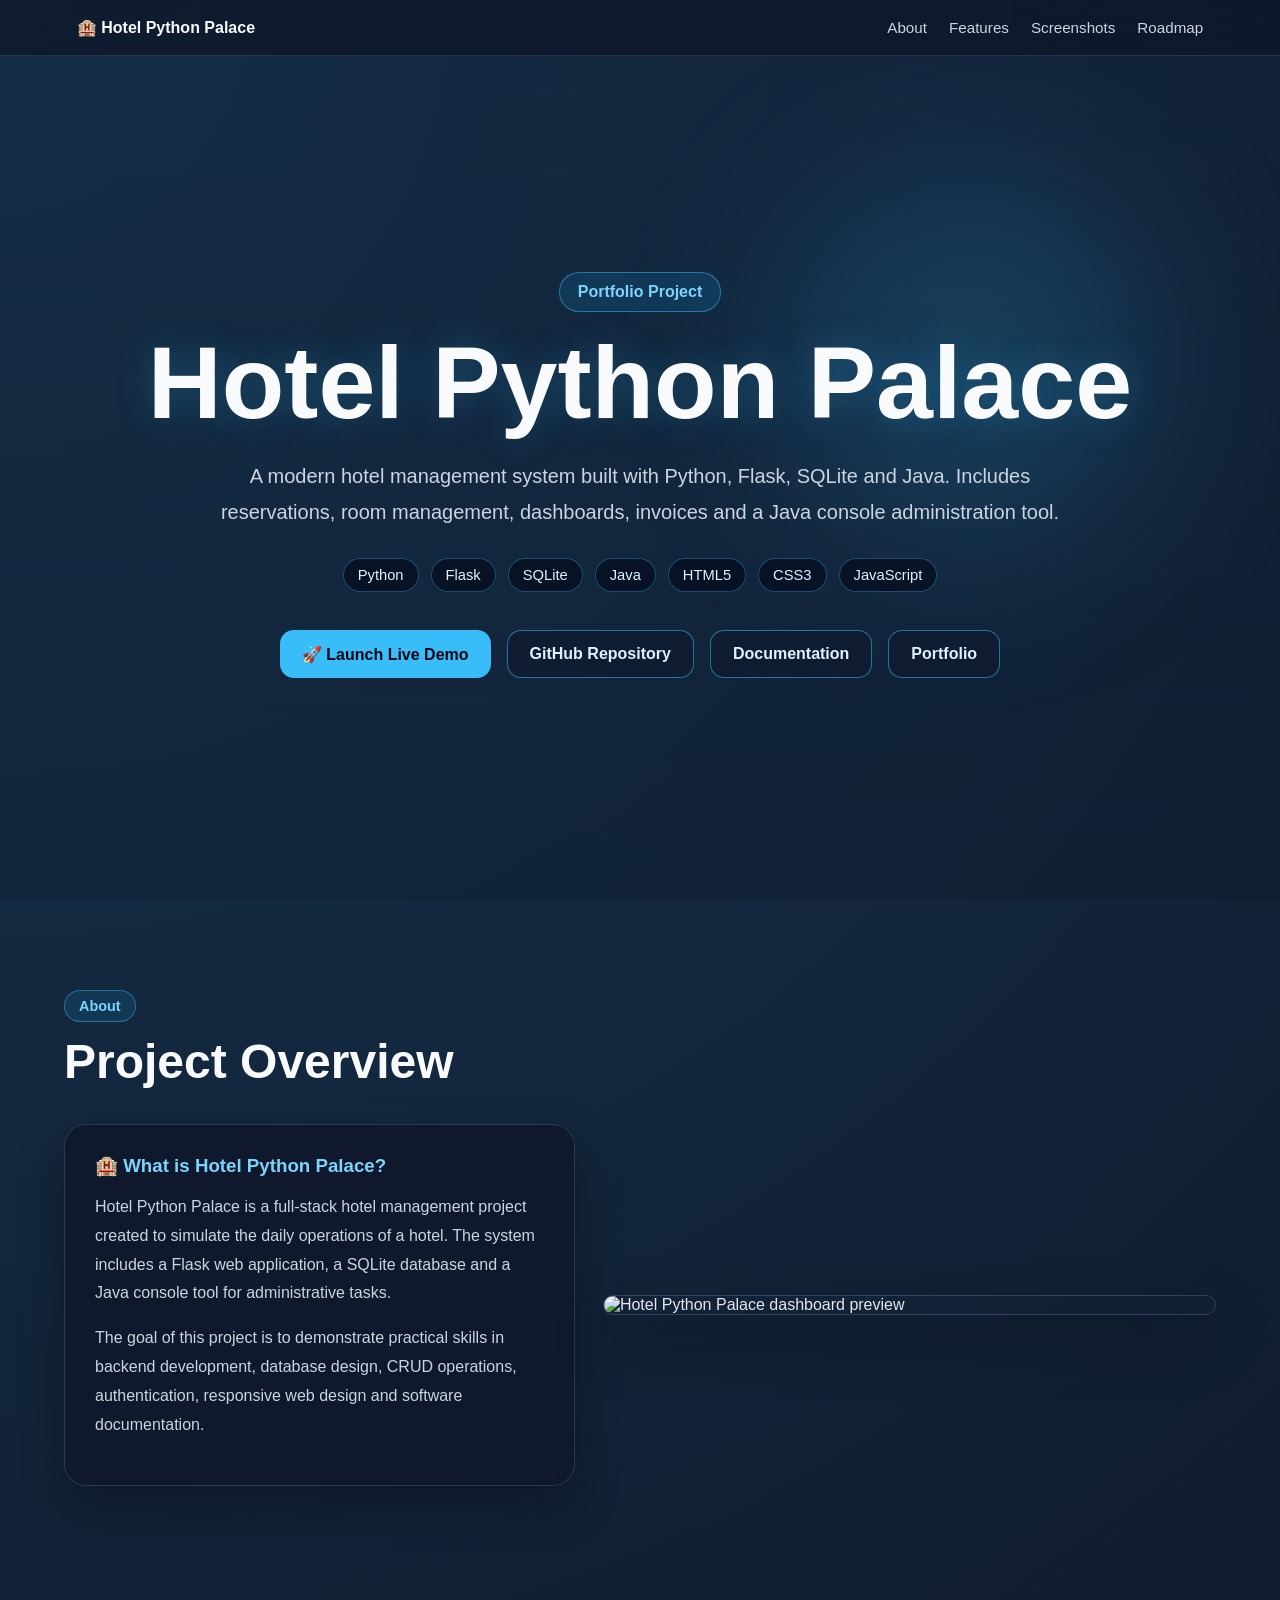
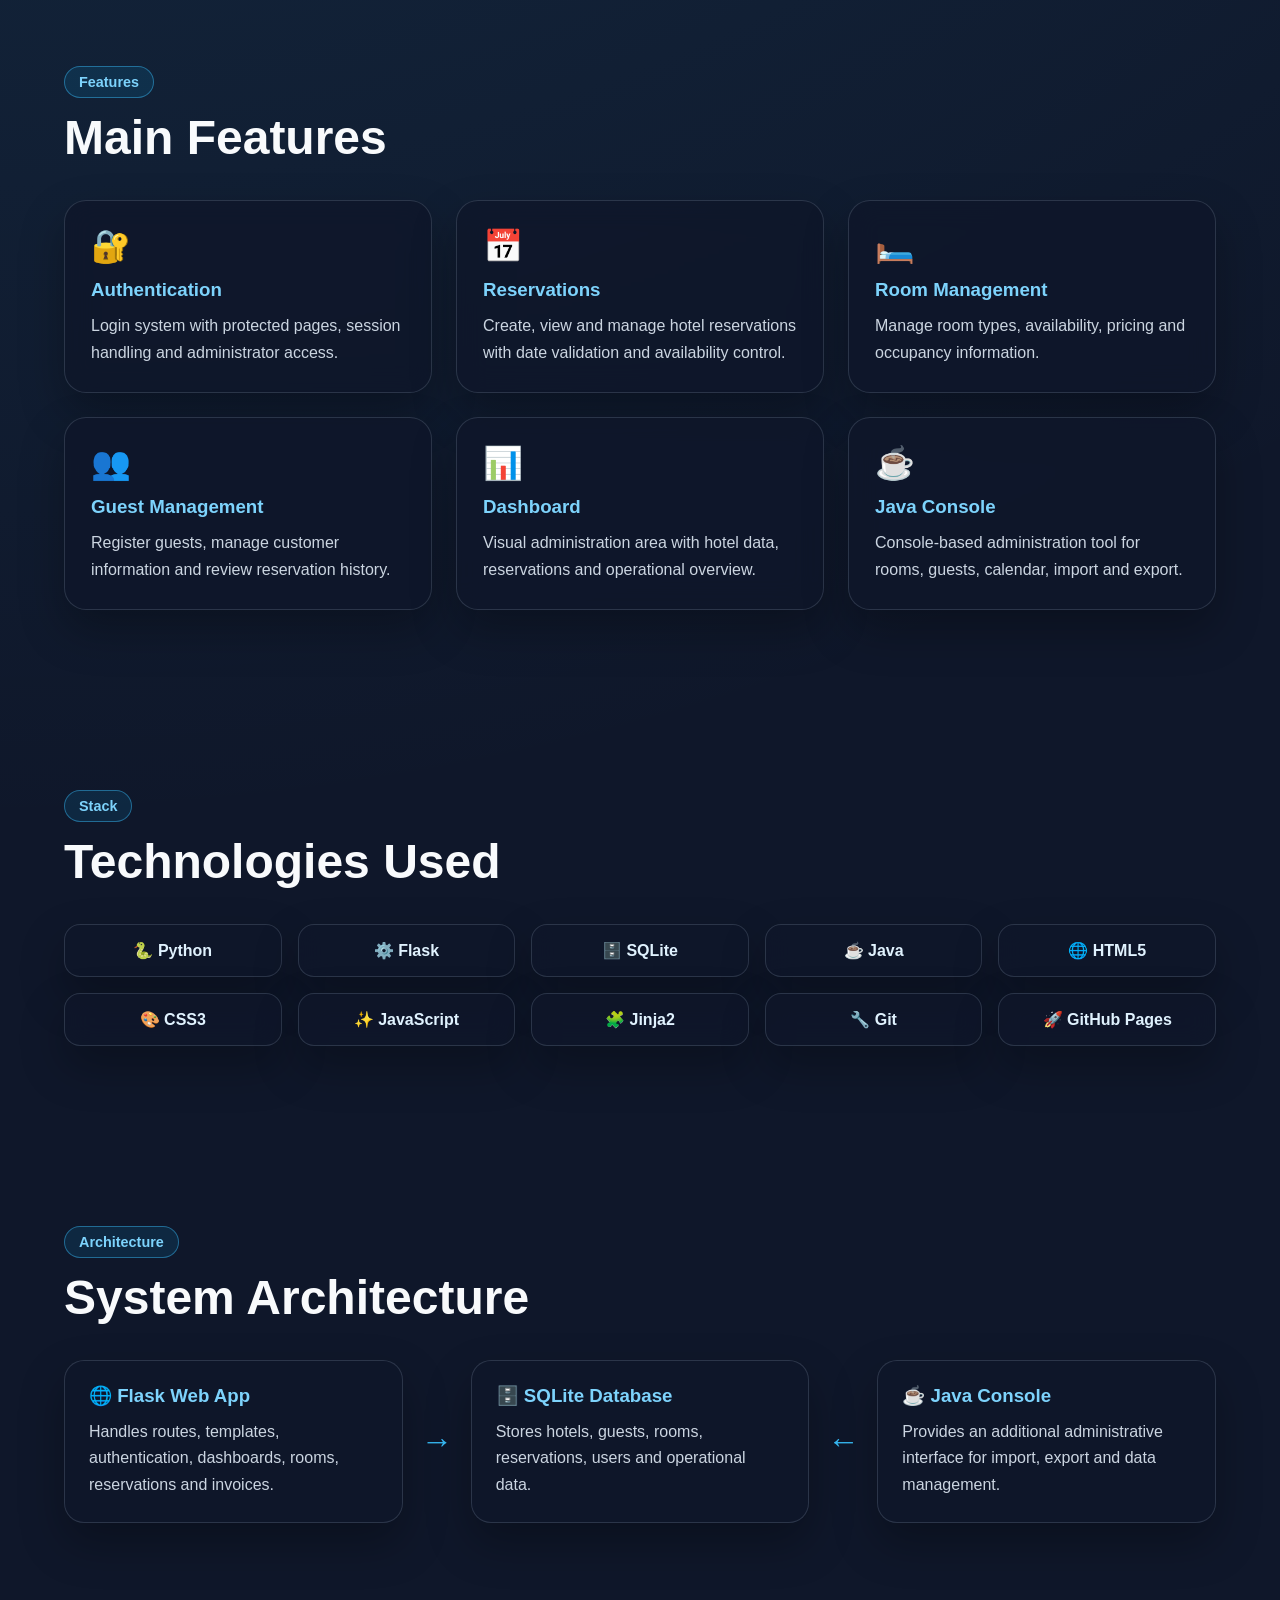
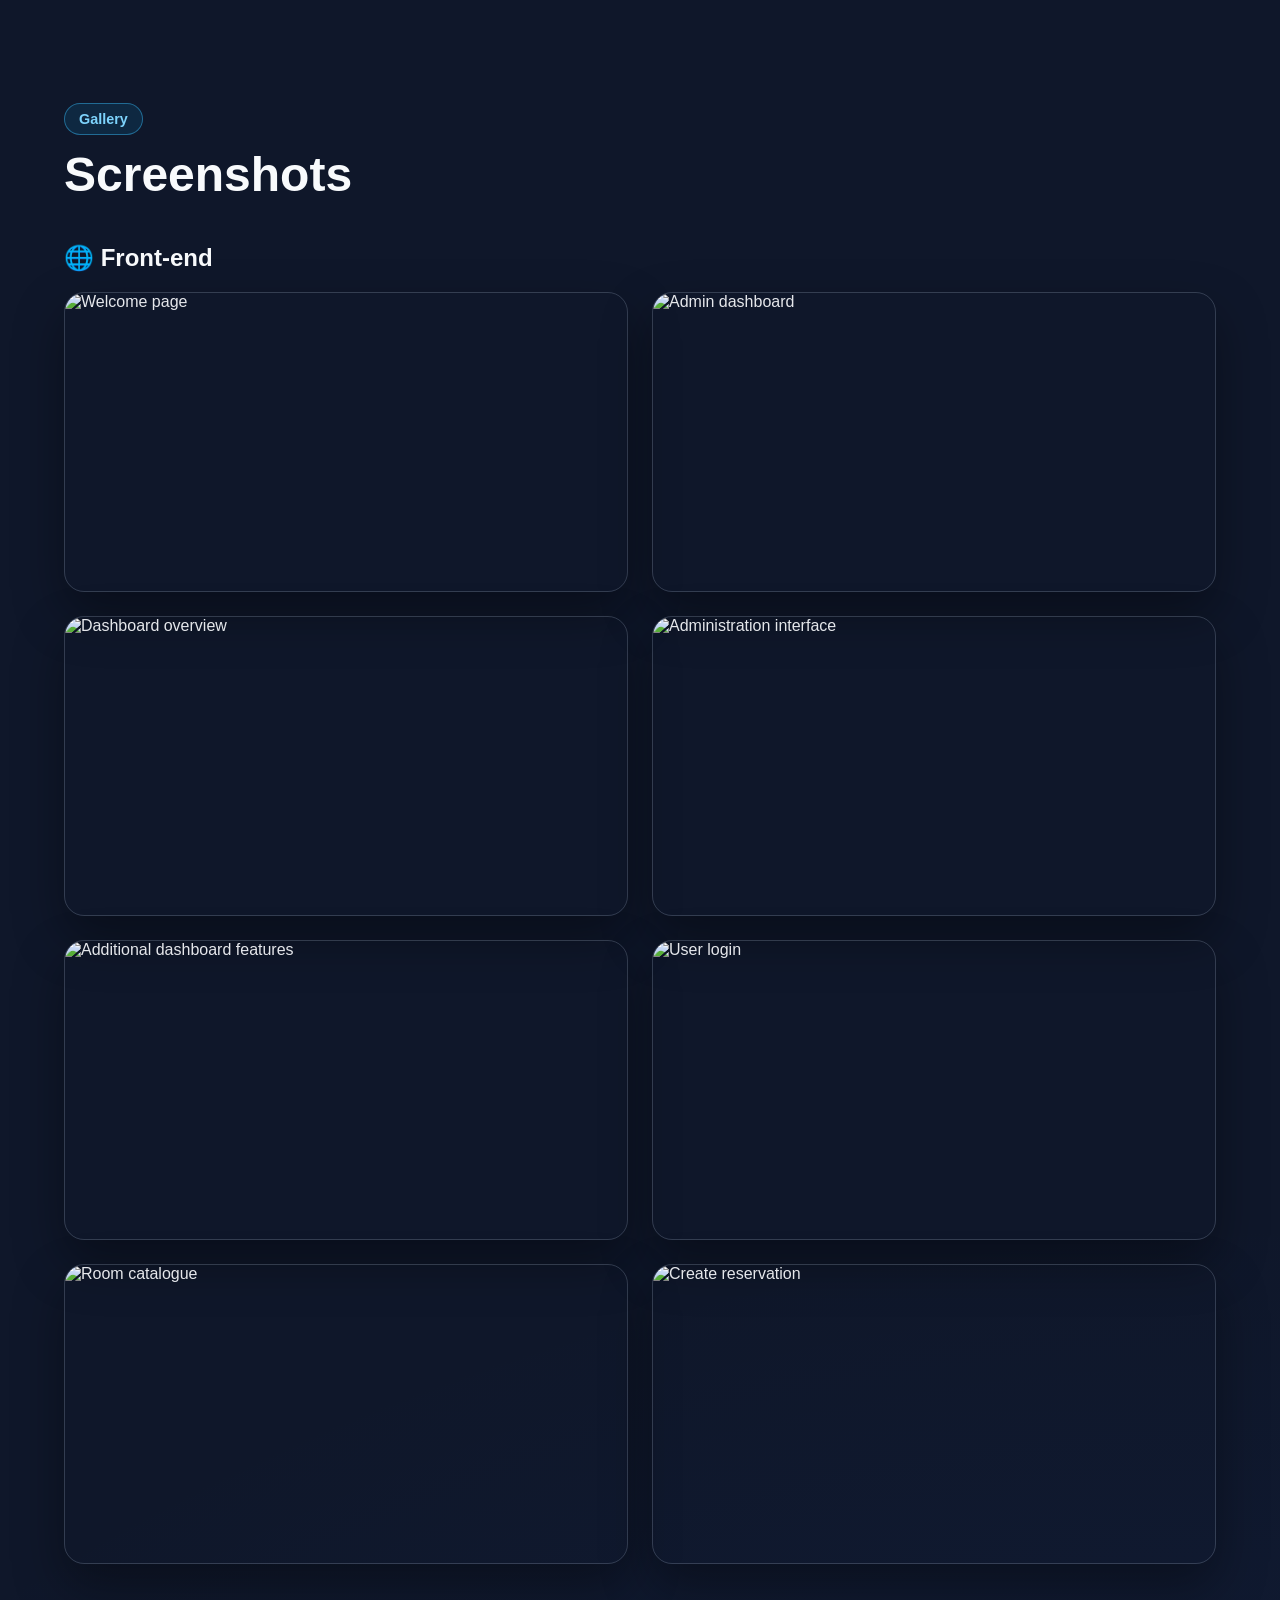
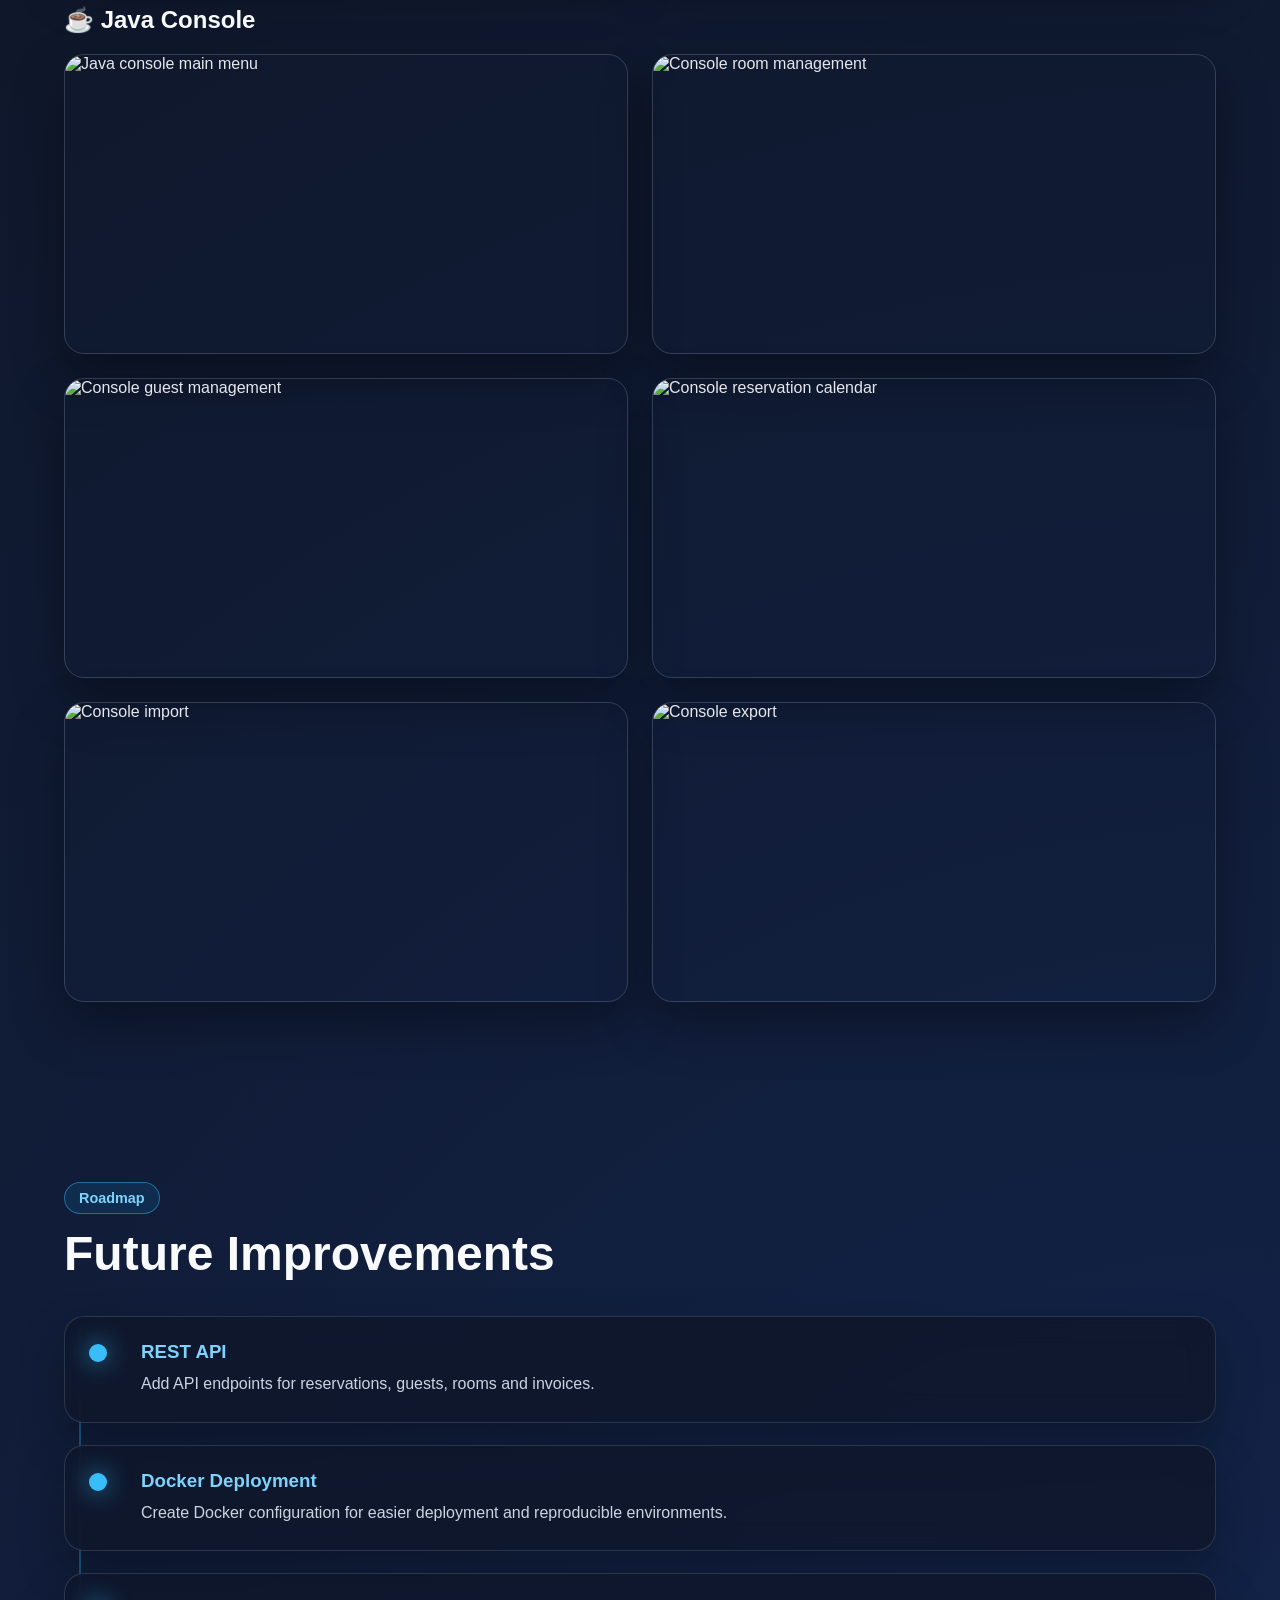
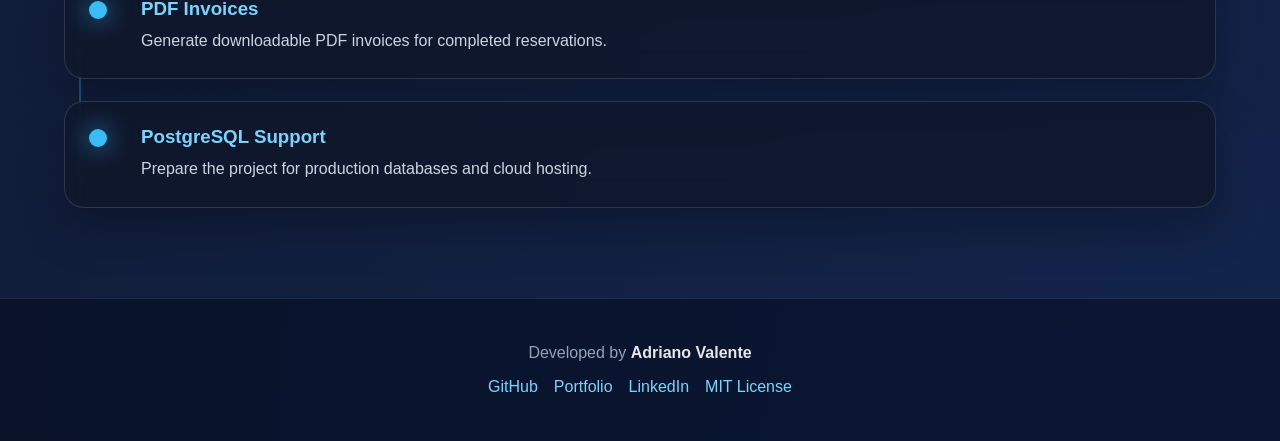
==== index.html @ 918266e0 "Add GitHub Pages landing page - Create a dedicated GitHub Pages landing page for Hotel Python Palace" ====
<!DOCTYPE html>
<html lang="en">
<head>
    <meta charset="UTF-8">
    <meta name="viewport" content="width=device-width, initial-scale=1.0">
    <title>Hotel Python Palace | Portfolio Project</title>

    <!-- SEO -->
    <meta name="description" content="Hotel Python Palace is a hotel management system built with Python, Flask, SQLite, Java, HTML, CSS and JavaScript.">
    <meta name="author" content="Adriano Valente">

    <!-- Open Graph -->
    <meta property="og:title" content="Hotel Python Palace">
    <meta property="og:description" content="A hotel management system with Flask web app, SQLite database and Java console tools.">
    <meta property="og:type" content="website">
    <meta property="og:image" content="screenshots/frontend/02_admin_dashboard.png">

    <!-- Favicon fallback -->
    <link rel="icon" href="data:image/svg+xml,<svg xmlns='http://www.w3.org/2000/svg' viewBox='0 0 100 100'><text y='.9em' font-size='90'>🏨</text></svg>">

    <!-- CSS -->
    <link rel="stylesheet" href="css/style.css">
</head>
<body>

    <!-- =========================
         HEADER / HERO SECTION
    ========================== -->
    <header class="hero" id="home">
        <nav class="navbar">
            <a href="#home" class="logo">🏨 Hotel Python Palace</a>

            <div class="nav-links">
                <a href="#about">About</a>
                <a href="#features">Features</a>
                <a href="#screenshots">Screenshots</a>
                <a href="#roadmap">Roadmap</a>
            </div>
        </nav>

        <div class="hero-content reveal">
            <span class="project-badge">Portfolio Project</span>

            <h1>Hotel Python Palace</h1>

            <p class="hero-subtitle">
                A modern hotel management system built with Python, Flask, SQLite and Java.
                Includes reservations, room management, dashboards, invoices and a Java console administration tool.
            </p>

            <div class="badge-list" aria-label="Technologies used">
                <span>Python</span>
                <span>Flask</span>
                <span>SQLite</span>
                <span>Java</span>
                <span>HTML5</span>
                <span>CSS3</span>
                <span>JavaScript</span>
            </div>

            <div class="hero-buttons">
                <a href="https://hotel-python-palace.onrender.com" class="btn btn-primary" target="_blank" rel="noopener noreferrer">
                    🚀 Launch Live Demo
                </a>

                <a href="https://github.com/adrvalente/hotel-python-palace" class="btn btn-secondary" target="_blank" rel="noopener noreferrer">
                    GitHub Repository
                </a>

                <a href="https://github.com/adrvalente/hotel-python-palace#readme" class="btn btn-secondary" target="_blank" rel="noopener noreferrer">
                    Documentation
                </a>

                <a href="https://adrianovalente.pt" class="btn btn-secondary" target="_blank" rel="noopener noreferrer">
                    Portfolio
                </a>
            </div>
        </div>
    </header>

    <main>

        <!-- =========================
             ABOUT SECTION
        ========================== -->
        <section class="section reveal" id="about">
            <div class="section-header">
                <span class="section-tag">About</span>
                <h2>Project Overview</h2>
            </div>

            <div class="about-layout">
                <div class="glass-card large-card">
                    <h3>🏨 What is Hotel Python Palace?</h3>
                    <p>
                        Hotel Python Palace is a full-stack hotel management project created to simulate
                        the daily operations of a hotel. The system includes a Flask web application,
                        a SQLite database and a Java console tool for administrative tasks.
                    </p>
                    <p>
                        The goal of this project is to demonstrate practical skills in backend development,
                        database design, CRUD operations, authentication, responsive web design and software documentation.
                    </p>
                </div>

                <div class="preview-card">
                    <img src="screenshots/frontend/02_admin_dashboard.png" alt="Hotel Python Palace dashboard preview">
                </div>
            </div>
        </section>

        <!-- =========================
             FEATURES SECTION
        ========================== -->
        <section class="section reveal" id="features">
            <div class="section-header">
                <span class="section-tag">Features</span>
                <h2>Main Features</h2>
            </div>

            <div class="feature-grid">
                <article class="feature-card">
                    <span class="feature-icon">🔐</span>
                    <h3>Authentication</h3>
                    <p>Login system with protected pages, session handling and administrator access.</p>
                </article>

                <article class="feature-card">
                    <span class="feature-icon">📅</span>
                    <h3>Reservations</h3>
                    <p>Create, view and manage hotel reservations with date validation and availability control.</p>
                </article>

                <article class="feature-card">
                    <span class="feature-icon">🛏️</span>
                    <h3>Room Management</h3>
                    <p>Manage room types, availability, pricing and occupancy information.</p>
                </article>

                <article class="feature-card">
                    <span class="feature-icon">👥</span>
                    <h3>Guest Management</h3>
                    <p>Register guests, manage customer information and review reservation history.</p>
                </article>

                <article class="feature-card">
                    <span class="feature-icon">📊</span>
                    <h3>Dashboard</h3>
                    <p>Visual administration area with hotel data, reservations and operational overview.</p>
                </article>

                <article class="feature-card">
                    <span class="feature-icon">☕</span>
                    <h3>Java Console</h3>
                    <p>Console-based administration tool for rooms, guests, calendar, import and export.</p>
                </article>
            </div>
        </section>

        <!-- =========================
             TECHNOLOGIES SECTION
        ========================== -->
        <section class="section reveal" id="technologies">
            <div class="section-header">
                <span class="section-tag">Stack</span>
                <h2>Technologies Used</h2>
            </div>

            <div class="tech-grid">
                <div class="tech-item">🐍 Python</div>
                <div class="tech-item">⚙️ Flask</div>
                <div class="tech-item">🗄️ SQLite</div>
                <div class="tech-item">☕ Java</div>
                <div class="tech-item">🌐 HTML5</div>
                <div class="tech-item">🎨 CSS3</div>
                <div class="tech-item">✨ JavaScript</div>
                <div class="tech-item">🧩 Jinja2</div>
                <div class="tech-item">🔧 Git</div>
                <div class="tech-item">🚀 GitHub Pages</div>
            </div>
        </section>

        <!-- =========================
             ARCHITECTURE SECTION
        ========================== -->
        <section class="section reveal" id="architecture">
            <div class="section-header">
                <span class="section-tag">Architecture</span>
                <h2>System Architecture</h2>
            </div>

            <div class="architecture-grid">
                <div class="architecture-box">
                    <h3>🌐 Flask Web App</h3>
                    <p>Handles routes, templates, authentication, dashboards, rooms, reservations and invoices.</p>
                </div>

                <div class="architecture-arrow">→</div>

                <div class="architecture-box">
                    <h3>🗄️ SQLite Database</h3>
                    <p>Stores hotels, guests, rooms, reservations, users and operational data.</p>
                </div>

                <div class="architecture-arrow">←</div>

                <div class="architecture-box">
                    <h3>☕ Java Console</h3>
                    <p>Provides an additional administrative interface for import, export and data management.</p>
                </div>
            </div>
        </section>

        <!-- =========================
             SCREENSHOTS SECTION
        ========================== -->
        <section class="section reveal" id="screenshots">
            <div class="section-header">
                <span class="section-tag">Gallery</span>
                <h2>Screenshots</h2>
            </div>

            <h3 class="gallery-title">🌐 Front-end</h3>
            <div class="gallery" data-gallery="frontend">
                <img src="screenshots/frontend/01_welcome_page.png" alt="Welcome page" class="gallery-img">
                <img src="screenshots/frontend/02_admin_dashboard.png" alt="Admin dashboard" class="gallery-img">
                <img src="screenshots/frontend/03_admin_dashboard2.png" alt="Dashboard overview" class="gallery-img">
                <img src="screenshots/frontend/04_admin_dashboard3.png" alt="Administration interface" class="gallery-img">
                <img src="screenshots/frontend/05_admin_dashboard4.png" alt="Additional dashboard features" class="gallery-img">
                <img src="screenshots/frontend/06_user_login.png" alt="User login" class="gallery-img">
                <img src="screenshots/frontend/07_user_quartos_view.png" alt="Room catalogue" class="gallery-img">
                <img src="screenshots/frontend/08_user_criar_reserva.png" alt="Create reservation" class="gallery-img">
            </div>

            <h3 class="gallery-title">☕ Java Console</h3>
            <div class="gallery" data-gallery="java-console">
                <img src="screenshots/java-console/01_java_console.png" alt="Java console main menu" class="gallery-img">
                <img src="screenshots/java-console/02_console_quartos.png" alt="Console room management" class="gallery-img">
                <img src="screenshots/java-console/03_console_clientes.png" alt="Console guest management" class="gallery-img">
                <img src="screenshots/java-console/04_console_calendario.png" alt="Console reservation calendar" class="gallery-img">
                <img src="screenshots/java-console/05_console_import.png" alt="Console import" class="gallery-img">
                <img src="screenshots/java-console/06_console_export.png" alt="Console export" class="gallery-img">
            </div>
        </section>

        <!-- =========================
             ROADMAP SECTION
        ========================== -->
        <section class="section reveal" id="roadmap">
            <div class="section-header">
                <span class="section-tag">Roadmap</span>
                <h2>Future Improvements</h2>
            </div>

            <div class="timeline">
                <div class="timeline-item">
                    <span class="timeline-dot"></span>
                    <div>
                        <h3>REST API</h3>
                        <p>Add API endpoints for reservations, guests, rooms and invoices.</p>
                    </div>
                </div>

                <div class="timeline-item">
                    <span class="timeline-dot"></span>
                    <div>
                        <h3>Docker Deployment</h3>
                        <p>Create Docker configuration for easier deployment and reproducible environments.</p>
                    </div>
                </div>

                <div class="timeline-item">
                    <span class="timeline-dot"></span>
                    <div>
                        <h3>PDF Invoices</h3>
                        <p>Generate downloadable PDF invoices for completed reservations.</p>
                    </div>
                </div>

                <div class="timeline-item">
                    <span class="timeline-dot"></span>
                    <div>
                        <h3>PostgreSQL Support</h3>
                        <p>Prepare the project for production databases and cloud hosting.</p>
                    </div>
                </div>
            </div>
        </section>

    </main>

    <!-- =========================
         FOOTER
    ========================== -->
    <footer class="footer">
        <p>Developed by <strong>Adriano Valente</strong></p>
        <div class="footer-links">
            <a href="https://github.com/adrvalente" target="_blank" rel="noopener noreferrer">GitHub</a>
            <a href="https://adrianovalente.pt" target="_blank" rel="noopener noreferrer">Portfolio</a>
            <a href="https://www.linkedin.com/in/adrianovalente/" target="_blank" rel="noopener noreferrer">LinkedIn</a>
            <a href="https://github.com/adrvalente/hotel-python-palace/blob/main/LICENSE" target="_blank" rel="noopener noreferrer">MIT License</a>
        </div>
    </footer>

    <!-- =========================
         LIGHTBOX MODAL
    ========================== -->
    <div class="lightbox" id="lightbox" aria-hidden="true">
        <button class="lightbox-close" id="lightboxClose" aria-label="Close image">×</button>
        <button class="lightbox-nav lightbox-prev" id="lightboxPrev" aria-label="Previous image">‹</button>
        <img src="" alt="" id="lightboxImage">
        <button class="lightbox-nav lightbox-next" id="lightboxNext" aria-label="Next image">›</button>
        <p class="lightbox-caption" id="lightboxCaption"></p>
    </div>

    <!-- =========================
         JAVASCRIPT
         Kept inside index.html so GitHub Pages only needs
         index.html + css/style.css.
    ========================== -->
    <script>
        // Smooth reveal animation when sections enter the viewport
        const revealElements = document.querySelectorAll('.reveal');

        const observer = new IntersectionObserver((entries) => {
            entries.forEach(entry => {
                if (entry.isIntersecting) {
                    entry.target.classList.add('visible');
                }
            });
        }, { threshold: 0.15 });

        revealElements.forEach(element => observer.observe(element));

        // Lightbox gallery logic
        const galleryImages = Array.from(document.querySelectorAll('.gallery-img'));
        const lightbox = document.getElementById('lightbox');
        const lightboxImage = document.getElementById('lightboxImage');
        const lightboxCaption = document.getElementById('lightboxCaption');
        const closeButton = document.getElementById('lightboxClose');
        const prevButton = document.getElementById('lightboxPrev');
        const nextButton = document.getElementById('lightboxNext');

        let currentIndex = 0;

        function openLightbox(index) {
            currentIndex = index;
            updateLightbox();
            lightbox.classList.add('active');
            lightbox.setAttribute('aria-hidden', 'false');
            document.body.classList.add('no-scroll');
        }

        function closeLightbox() {
            lightbox.classList.remove('active');
            lightbox.setAttribute('aria-hidden', 'true');
            document.body.classList.remove('no-scroll');
        }

        function updateLightbox() {
            const image = galleryImages[currentIndex];
            lightboxImage.src = image.src;
            lightboxImage.alt = image.alt;
            lightboxCaption.textContent = image.alt;
        }

        function showNextImage() {
            currentIndex = (currentIndex + 1) % galleryImages.length;
            updateLightbox();
        }

        function showPreviousImage() {
            currentIndex = (currentIndex - 1 + galleryImages.length) % galleryImages.length;
            updateLightbox();
        }

        galleryImages.forEach((image, index) => {
            image.addEventListener('click', () => openLightbox(index));
        });

        closeButton.addEventListener('click', closeLightbox);
        nextButton.addEventListener('click', showNextImage);
        prevButton.addEventListener('click', showPreviousImage);

        lightbox.addEventListener('click', (event) => {
            if (event.target === lightbox) {
                closeLightbox();
            }
        });

        document.addEventListener('keydown', (event) => {
            if (!lightbox.classList.contains('active')) return;

            if (event.key === 'Escape') closeLightbox();
            if (event.key === 'ArrowRight') showNextImage();
            if (event.key === 'ArrowLeft') showPreviousImage();
        });
    </script>

</body>
</html>
---- css/style.css ----
/* ==========================================================
   Hotel Python Palace Landing Page
   GitHub Pages static presentation website
   Author: Adriano Valente
========================================================== */

/* -------------------------
   Global Reset
------------------------- */
* {
    box-sizing: border-box;
    margin: 0;
    padding: 0;
}

html {
    scroll-behavior: smooth;
}

body {
    font-family: Arial, sans-serif;
    background:
        radial-gradient(circle at top left, rgba(56, 189, 248, 0.18), transparent 35%),
        radial-gradient(circle at bottom right, rgba(37, 99, 235, 0.18), transparent 35%),
        #0f172a;
    color: #e5e7eb;
    min-height: 100vh;
    overflow-x: hidden;
}

body.no-scroll {
    overflow: hidden;
}

a {
    color: inherit;
}

img {
    max-width: 100%;
    display: block;
}

/* -------------------------
   Reusable Elements
------------------------- */
.section {
    width: 90%;
    max-width: 1200px;
    margin: 0 auto;
    padding: 90px 0;
}

.section-header {
    margin-bottom: 35px;
}

.section-tag {
    display: inline-block;
    margin-bottom: 12px;
    padding: 7px 14px;
    border-radius: 999px;
    background: rgba(14, 165, 233, 0.12);
    border: 1px solid rgba(56, 189, 248, 0.45);
    color: #7dd3fc;
    font-size: 0.9rem;
    font-weight: bold;
}

.section h2 {
    font-size: clamp(2rem, 4vw, 3rem);
    color: #f8fafc;
}

.glass-card,
.feature-card,
.architecture-box,
.timeline-item,
.tech-item {
    background: rgba(15, 23, 42, 0.82);
    border: 1px solid rgba(148, 163, 184, 0.22);
    box-shadow: 0 20px 45px rgba(0, 0, 0, 0.28);
    backdrop-filter: blur(14px);
}

.reveal {
    opacity: 0;
    transform: translateY(30px);
    transition: opacity 0.8s ease, transform 0.8s ease;
}

.reveal.visible {
    opacity: 1;
    transform: translateY(0);
}

/* -------------------------
   Hero + Navbar
------------------------- */
.hero {
    position: relative;
    min-height: 100vh;
    display: flex;
    align-items: center;
    justify-content: center;
    padding: 120px 20px 70px;
    text-align: center;
    overflow: hidden;
}

.hero::before {
    content: "";
    position: absolute;
    inset: 0;
    background:
        linear-gradient(rgba(15, 23, 42, 0.75), rgba(15, 23, 42, 0.95)),
        url("../screenshots/frontend/02_admin_dashboard.png") center/cover no-repeat;
    opacity: 0.28;
    filter: blur(2px);
    transform: scale(1.04);
}

.hero::after {
    content: "";
    position: absolute;
    width: 360px;
    height: 360px;
    border-radius: 50%;
    background: rgba(56, 189, 248, 0.18);
    filter: blur(90px);
    top: 20%;
    right: 10%;
}

.navbar {
    position: fixed;
    top: 0;
    left: 0;
    z-index: 50;
    width: 100%;
    display: flex;
    justify-content: space-between;
    align-items: center;
    padding: 18px 6%;
    background: rgba(15, 23, 42, 0.78);
    border-bottom: 1px solid rgba(148, 163, 184, 0.18);
    backdrop-filter: blur(16px);
}

.logo {
    text-decoration: none;
    font-weight: bold;
    color: #f8fafc;
}

.nav-links {
    display: flex;
    gap: 22px;
}

.nav-links a {
    text-decoration: none;
    color: #cbd5e1;
    font-size: 0.95rem;
    transition: color 0.3s ease;
}

.nav-links a:hover {
    color: #7dd3fc;
}

.hero-content {
    position: relative;
    z-index: 2;
    max-width: 1000px;
}

.project-badge {
    display: inline-block;
    margin-bottom: 20px;
    padding: 10px 18px;
    border-radius: 999px;
    color: #7dd3fc;
    background: rgba(14, 165, 233, 0.14);
    border: 1px solid rgba(56, 189, 248, 0.5);
    font-weight: bold;
}

.hero h1 {
    font-size: clamp(3rem, 8vw, 6.5rem);
    line-height: 1;
    margin-bottom: 24px;
    color: #f8fafc;
    text-shadow: 0 0 35px rgba(56, 189, 248, 0.25);
}

.hero-subtitle {
    max-width: 850px;
    margin: 0 auto;
    font-size: clamp(1rem, 2vw, 1.25rem);
    line-height: 1.8;
    color: #cbd5e1;
}

.badge-list {
    display: flex;
    flex-wrap: wrap;
    justify-content: center;
    gap: 12px;
    margin-top: 28px;
}

.badge-list span {
    padding: 8px 14px;
    border-radius: 999px;
    background: rgba(2, 6, 23, 0.6);
    border: 1px solid rgba(56, 189, 248, 0.35);
    color: #e0f2fe;
    font-size: 0.92rem;
}

.hero-buttons {
    display: flex;
    justify-content: center;
    flex-wrap: wrap;
    gap: 16px;
    margin-top: 38px;
}

.btn {
    display: inline-flex;
    align-items: center;
    justify-content: center;
    min-height: 48px;
    padding: 13px 22px;
    border-radius: 14px;
    text-decoration: none;
    font-weight: bold;
    transition: transform 0.3s ease, box-shadow 0.3s ease, background 0.3s ease;
}

.btn:hover {
    transform: translateY(-4px);
    box-shadow: 0 0 25px rgba(56, 189, 248, 0.35);
}

.btn-primary {
    background: #38bdf8;
    color: #020617;
}

.btn-secondary {
    background: rgba(15, 23, 42, 0.55);
    border: 1px solid rgba(56, 189, 248, 0.55);
    color: #e0f2fe;
}

/* -------------------------
   About
------------------------- */
.about-layout {
    display: grid;
    grid-template-columns: 1fr 1.2fr;
    gap: 28px;
    align-items: center;
}

.large-card {
    padding: 30px;
    border-radius: 22px;
}

.large-card h3 {
    margin-bottom: 16px;
    color: #7dd3fc;
}

.large-card p {
    margin-bottom: 16px;
    line-height: 1.8;
    color: #cbd5e1;
}

.preview-card img {
    width: 100%;
    border-radius: 22px;
    border: 1px solid rgba(148, 163, 184, 0.25);
    box-shadow: 0 25px 55px rgba(0, 0, 0, 0.42);
}

/* -------------------------
   Features
------------------------- */
.feature-grid {
    display: grid;
    grid-template-columns: repeat(3, 1fr);
    gap: 24px;
}

.feature-card {
    padding: 26px;
    border-radius: 22px;
    transition: transform 0.3s ease, border-color 0.3s ease, box-shadow 0.3s ease;
}

.feature-card:hover {
    transform: translateY(-8px);
    border-color: rgba(56, 189, 248, 0.55);
    box-shadow: 0 28px 60px rgba(56, 189, 248, 0.12);
}

.feature-icon {
    display: block;
    font-size: 2rem;
    margin-bottom: 14px;
}

.feature-card h3 {
    color: #7dd3fc;
    margin-bottom: 12px;
}

.feature-card p {
    color: #cbd5e1;
    line-height: 1.65;
}

/* -------------------------
   Technologies
------------------------- */
.tech-grid {
    display: grid;
    grid-template-columns: repeat(5, 1fr);
    gap: 16px;
}

.tech-item {
    padding: 16px;
    border-radius: 16px;
    text-align: center;
    font-weight: bold;
    color: #e0f2fe;
    transition: transform 0.3s ease, border-color 0.3s ease;
}

.tech-item:hover {
    transform: translateY(-5px);
    border-color: rgba(56, 189, 248, 0.55);
}

/* -------------------------
   Architecture
------------------------- */
.architecture-grid {
    display: grid;
    grid-template-columns: 1fr auto 1fr auto 1fr;
    align-items: stretch;
    gap: 18px;
}

.architecture-box {
    padding: 24px;
    border-radius: 20px;
}

.architecture-box h3 {
    margin-bottom: 12px;
    color: #7dd3fc;
}

.architecture-box p {
    line-height: 1.65;
    color: #cbd5e1;
}

.architecture-arrow {
    display: flex;
    align-items: center;
    justify-content: center;
    color: #38bdf8;
    font-size: 2rem;
    font-weight: bold;
}

/* -------------------------
   Gallery
------------------------- */
.gallery-title {
    margin: 42px 0 20px;
    font-size: 1.5rem;
    color: #f8fafc;
}

.gallery {
    display: grid;
    grid-template-columns: repeat(2, 1fr);
    gap: 24px;
}

.gallery-img {
    width: 100%;
    height: 300px;
    object-fit: cover;
    border-radius: 20px;
    cursor: pointer;
    border: 1px solid rgba(148, 163, 184, 0.28);
    box-shadow: 0 22px 50px rgba(0, 0, 0, 0.35);
    transition: transform 0.3s ease, box-shadow 0.3s ease, border-color 0.3s ease, filter 0.3s ease;
}

.gallery-img:hover {
    transform: scale(1.025);
    border-color: rgba(56, 189, 248, 0.6);
    box-shadow: 0 30px 65px rgba(56, 189, 248, 0.13);
    filter: brightness(1.08);
}

/* -------------------------
   Roadmap Timeline
------------------------- */
.timeline {
    position: relative;
    display: grid;
    gap: 22px;
}

.timeline::before {
    content: "";
    position: absolute;
    left: 15px;
    top: 10px;
    bottom: 10px;
    width: 2px;
    background: rgba(56, 189, 248, 0.35);
}

.timeline-item {
    position: relative;
    display: grid;
    grid-template-columns: 34px 1fr;
    gap: 18px;
    padding: 24px;
    border-radius: 20px;
}

.timeline-dot {
    position: relative;
    z-index: 2;
    width: 18px;
    height: 18px;
    margin-top: 3px;
    border-radius: 50%;
    background: #38bdf8;
    box-shadow: 0 0 25px rgba(56, 189, 248, 0.8);
}

.timeline-item h3 {
    margin-bottom: 8px;
    color: #7dd3fc;
}

.timeline-item p {
    line-height: 1.65;
    color: #cbd5e1;
}

/* -------------------------
   Footer
------------------------- */
.footer {
    padding: 45px 20px;
    text-align: center;
    background: rgba(2, 6, 23, 0.45);
    border-top: 1px solid rgba(148, 163, 184, 0.18);
    color: #94a3b8;
}

.footer strong {
    color: #e5e7eb;
}

.footer-links {
    display: flex;
    justify-content: center;
    flex-wrap: wrap;
    gap: 16px;
    margin-top: 16px;
}

.footer-links a {
    color: #7dd3fc;
    text-decoration: none;
}

.footer-links a:hover {
    text-decoration: underline;
}

/* -------------------------
   Lightbox
------------------------- */
.lightbox {
    position: fixed;
    inset: 0;
    z-index: 100;
    display: none;
    align-items: center;
    justify-content: center;
    padding: 60px 80px;
    background: rgba(2, 6, 23, 0.92);
    backdrop-filter: blur(12px);
}

.lightbox.active {
    display: flex;
    animation: fadeIn 0.25s ease;
}

.lightbox img {
    max-width: 92vw;
    max-height: 78vh;
    border-radius: 18px;
    border: 1px solid rgba(148, 163, 184, 0.35);
    box-shadow: 0 30px 80px rgba(0, 0, 0, 0.65);
    animation: zoomIn 0.25s ease;
}

.lightbox-close,
.lightbox-nav {
    position: fixed;
    border: none;
    cursor: pointer;
    background: rgba(15, 23, 42, 0.78);
    color: #e5e7eb;
    border: 1px solid rgba(148, 163, 184, 0.3);
    transition: background 0.3s ease, transform 0.3s ease;
}

.lightbox-close:hover,
.lightbox-nav:hover {
    background: rgba(56, 189, 248, 0.25);
    transform: scale(1.05);
}

.lightbox-close {
    top: 22px;
    right: 28px;
    width: 48px;
    height: 48px;
    border-radius: 50%;
    font-size: 2rem;
    line-height: 1;
}

.lightbox-nav {
    top: 50%;
    transform: translateY(-50%);
    width: 54px;
    height: 68px;
    border-radius: 18px;
    font-size: 3rem;
    line-height: 1;
}

.lightbox-nav:hover {
    transform: translateY(-50%) scale(1.05);
}

.lightbox-prev {
    left: 24px;
}

.lightbox-next {
    right: 24px;
}

.lightbox-caption {
    position: fixed;
    bottom: 22px;
    left: 50%;
    transform: translateX(-50%);
    color: #cbd5e1;
    text-align: center;
    padding: 10px 16px;
    border-radius: 999px;
    background: rgba(15, 23, 42, 0.8);
    border: 1px solid rgba(148, 163, 184, 0.25);
}

@keyframes fadeIn {
    from { opacity: 0; }
    to { opacity: 1; }
}

@keyframes zoomIn {
    from {
        opacity: 0;
        transform: scale(0.96);
    }
    to {
        opacity: 1;
        transform: scale(1);
    }
}

/* -------------------------
   Responsive Design
------------------------- */
@media (max-width: 1000px) {
    .about-layout,
    .feature-grid {
        grid-template-columns: 1fr 1fr;
    }

    .tech-grid {
        grid-template-columns: repeat(3, 1fr);
    }

    .architecture-grid {
        grid-template-columns: 1fr;
    }

    .architecture-arrow {
        transform: rotate(90deg);
    }
}

@media (max-width: 760px) {
    .navbar {
        position: absolute;
        flex-direction: column;
        gap: 14px;
        padding: 18px 20px;
    }

    .nav-links {
        flex-wrap: wrap;
        justify-content: center;
        gap: 12px;
    }

    .hero {
        padding-top: 160px;
    }

    .about-layout,
    .feature-grid,
    .gallery {
        grid-template-columns: 1fr;
    }

    .tech-grid {
        grid-template-columns: repeat(2, 1fr);
    }

    .hero-buttons {
        flex-direction: column;
    }

    .btn {
        width: 100%;
    }

    .gallery-img {
        height: 230px;
    }

    .lightbox {
        padding: 70px 16px;
    }

    .lightbox-nav {
        width: 44px;
        height: 58px;
        font-size: 2.4rem;
    }

    .lightbox-prev {
        left: 10px;
    }

    .lightbox-next {
        right: 10px;
    }
}

@media (max-width: 480px) {
    .section {
        width: 92%;
        padding: 70px 0;
    }

    .tech-grid {
        grid-template-columns: 1fr;
    }

    .gallery-img {
        height: 200px;
    }

    .lightbox-caption {
        width: 90%;
        font-size: 0.85rem;
    }
}
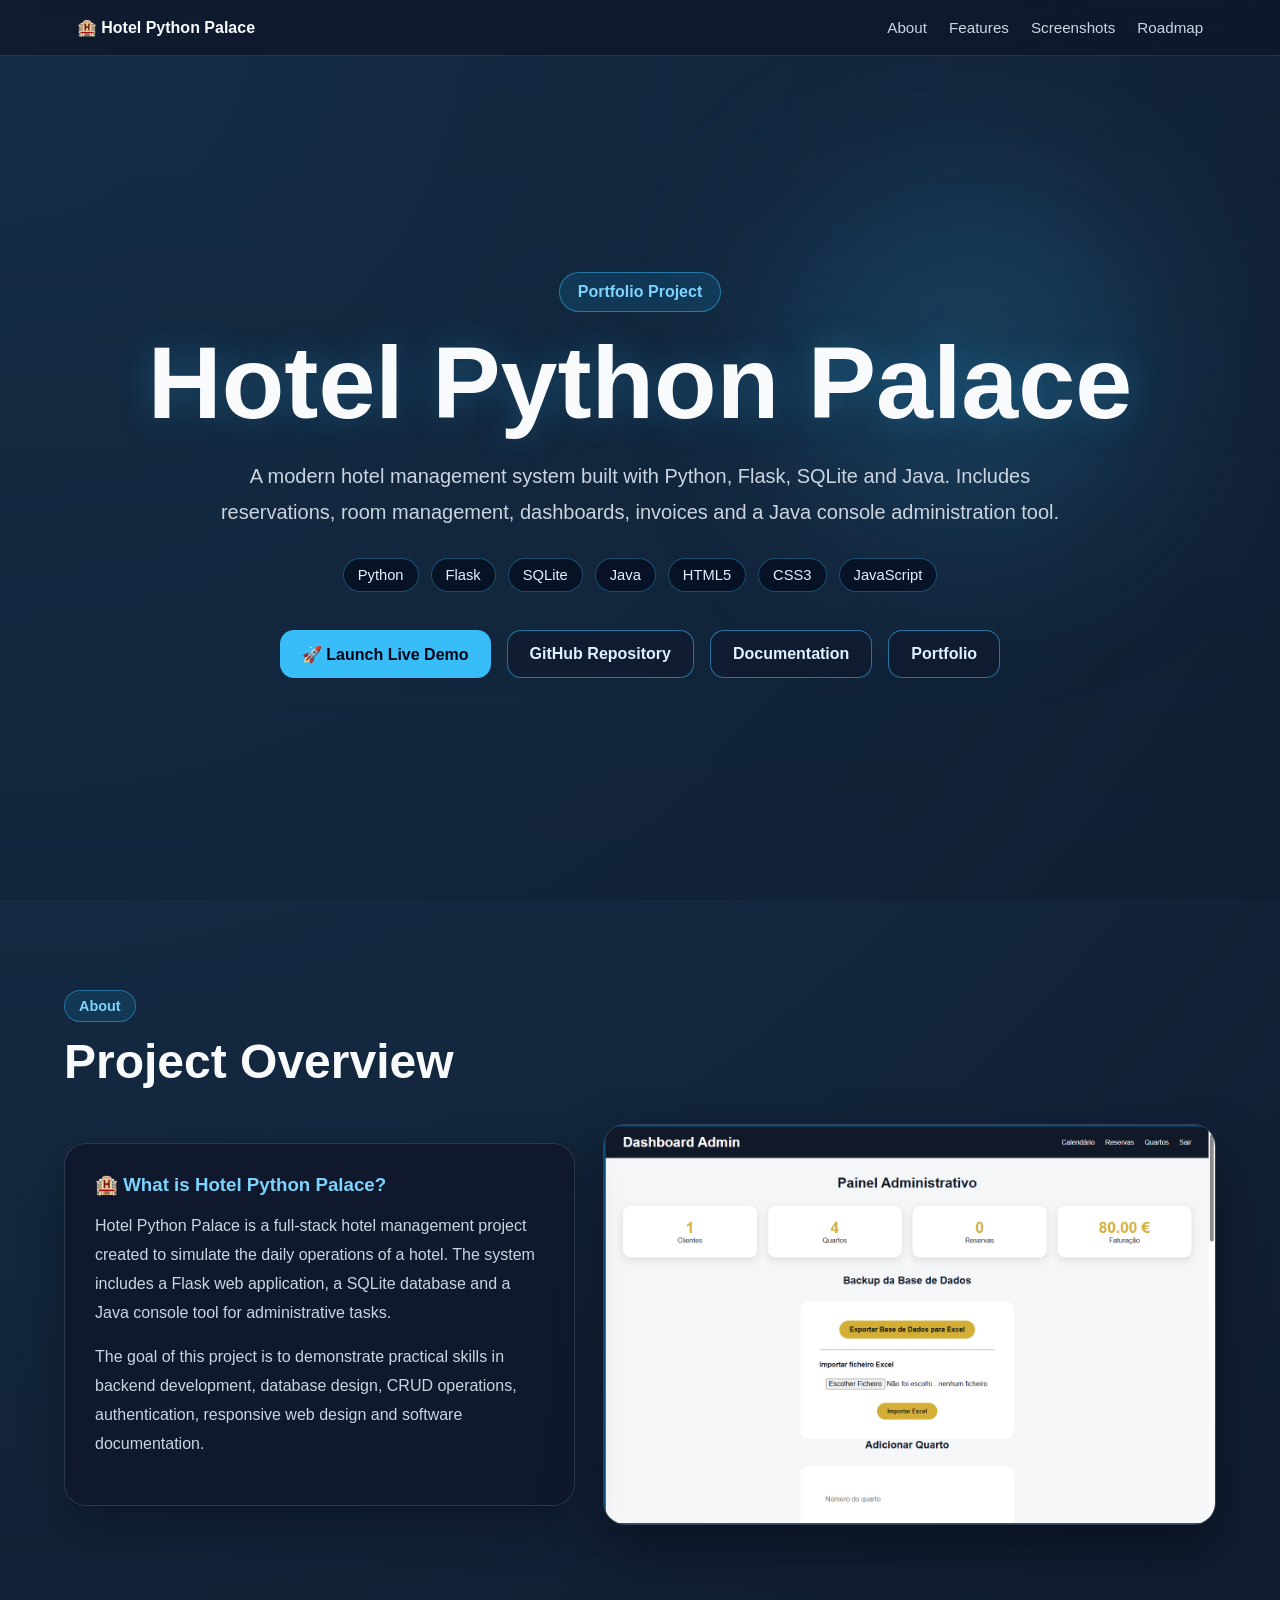
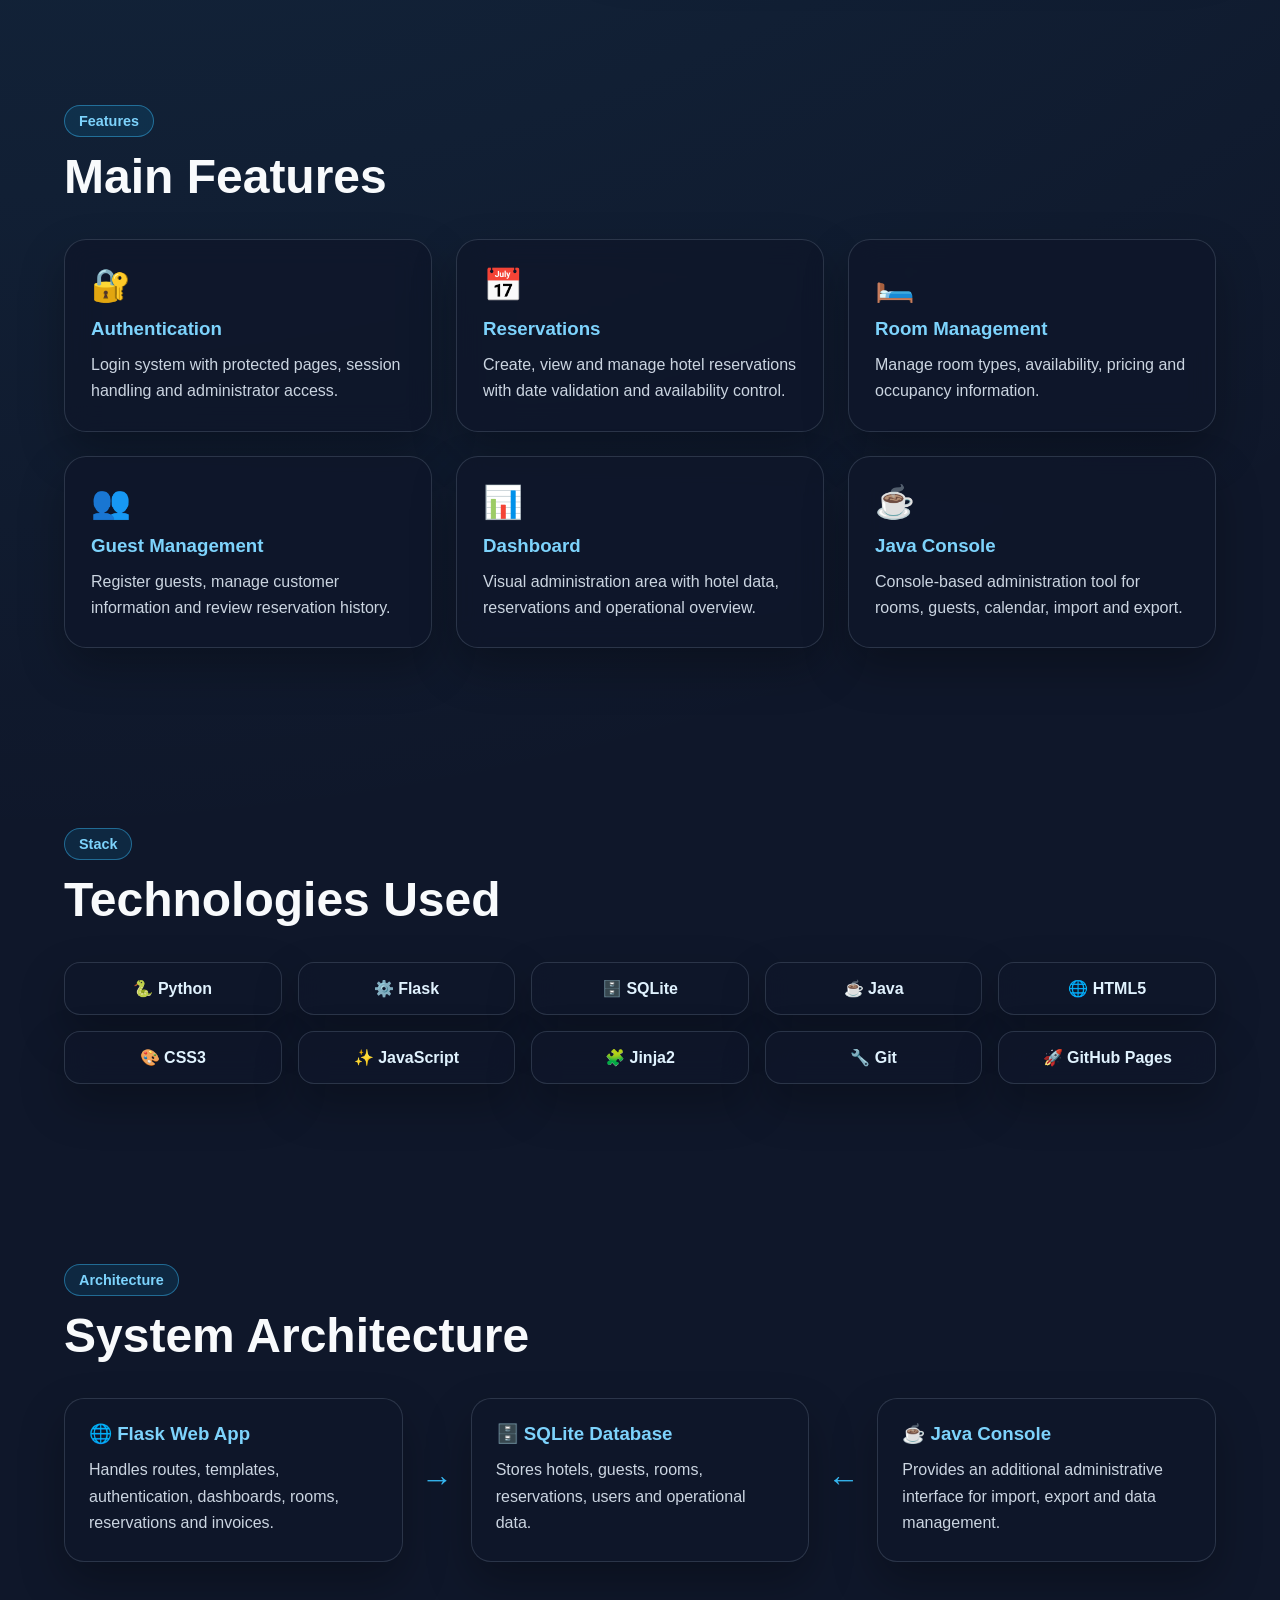
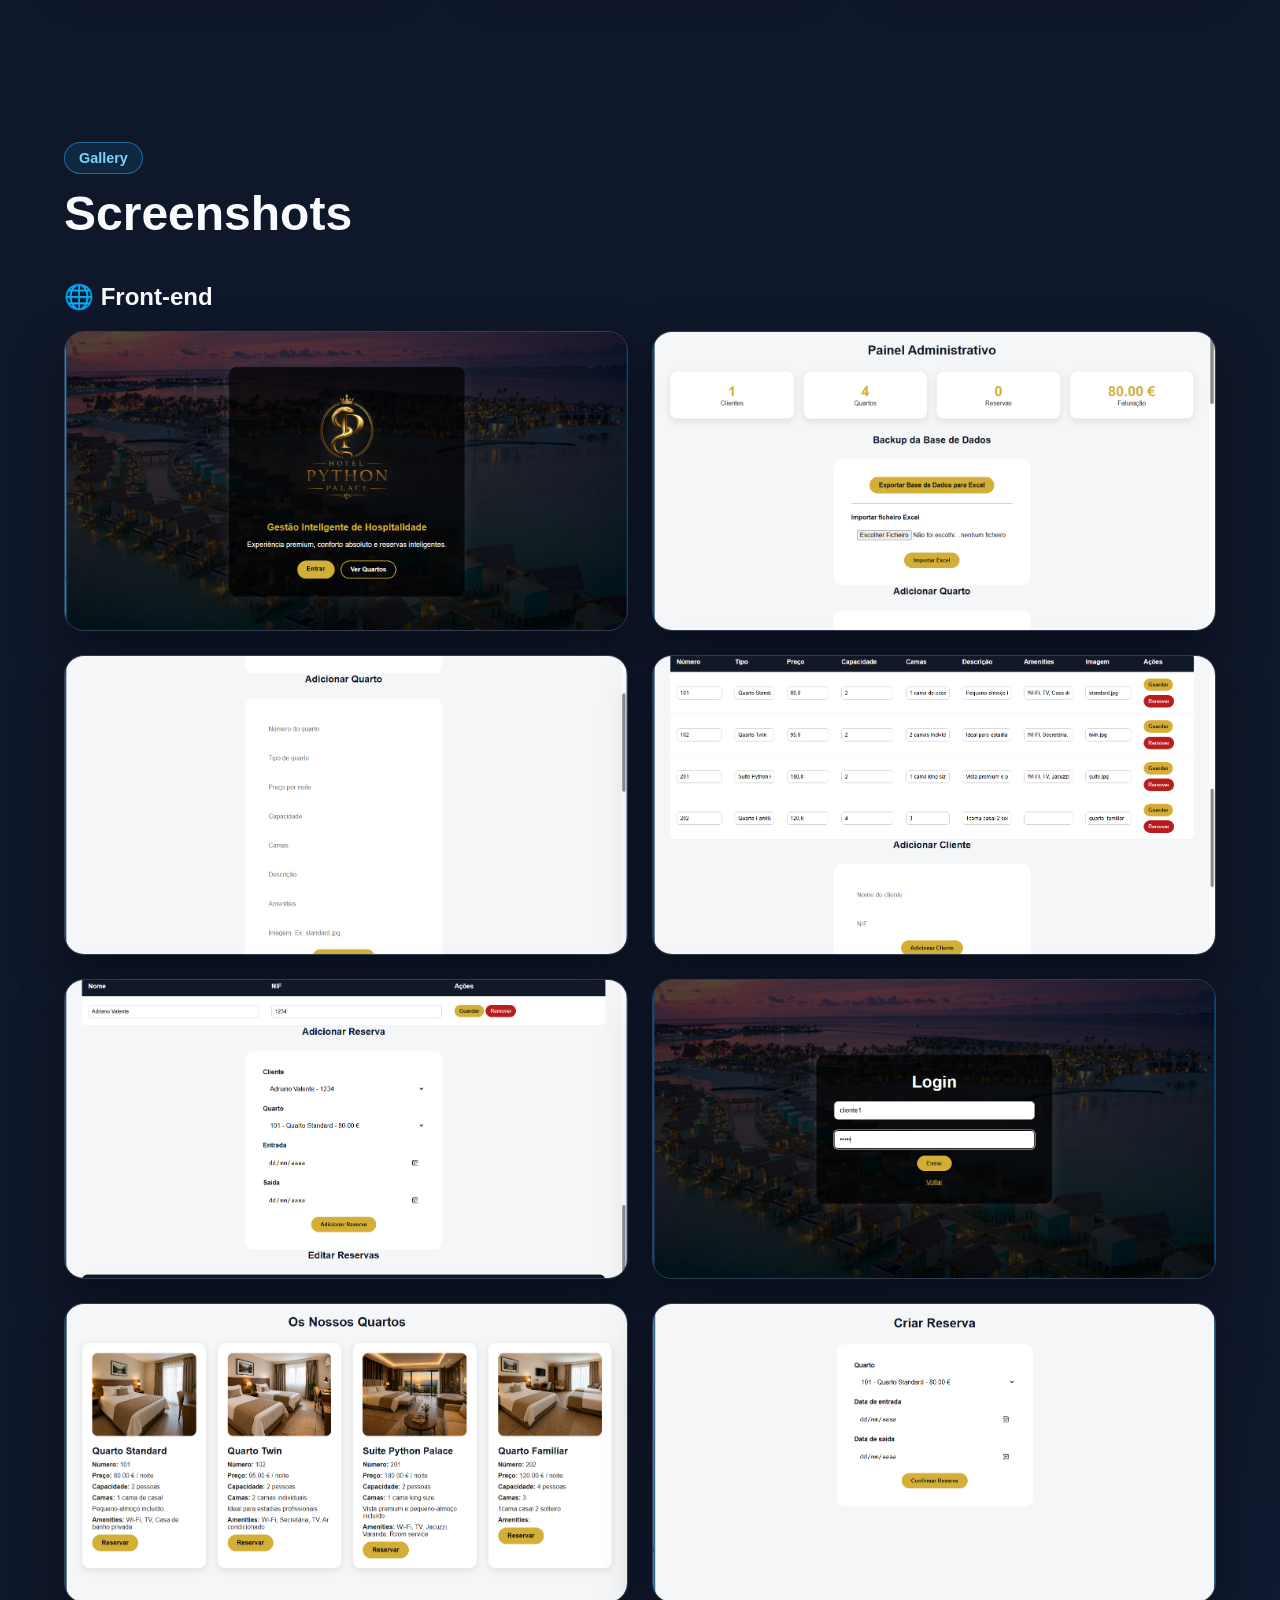
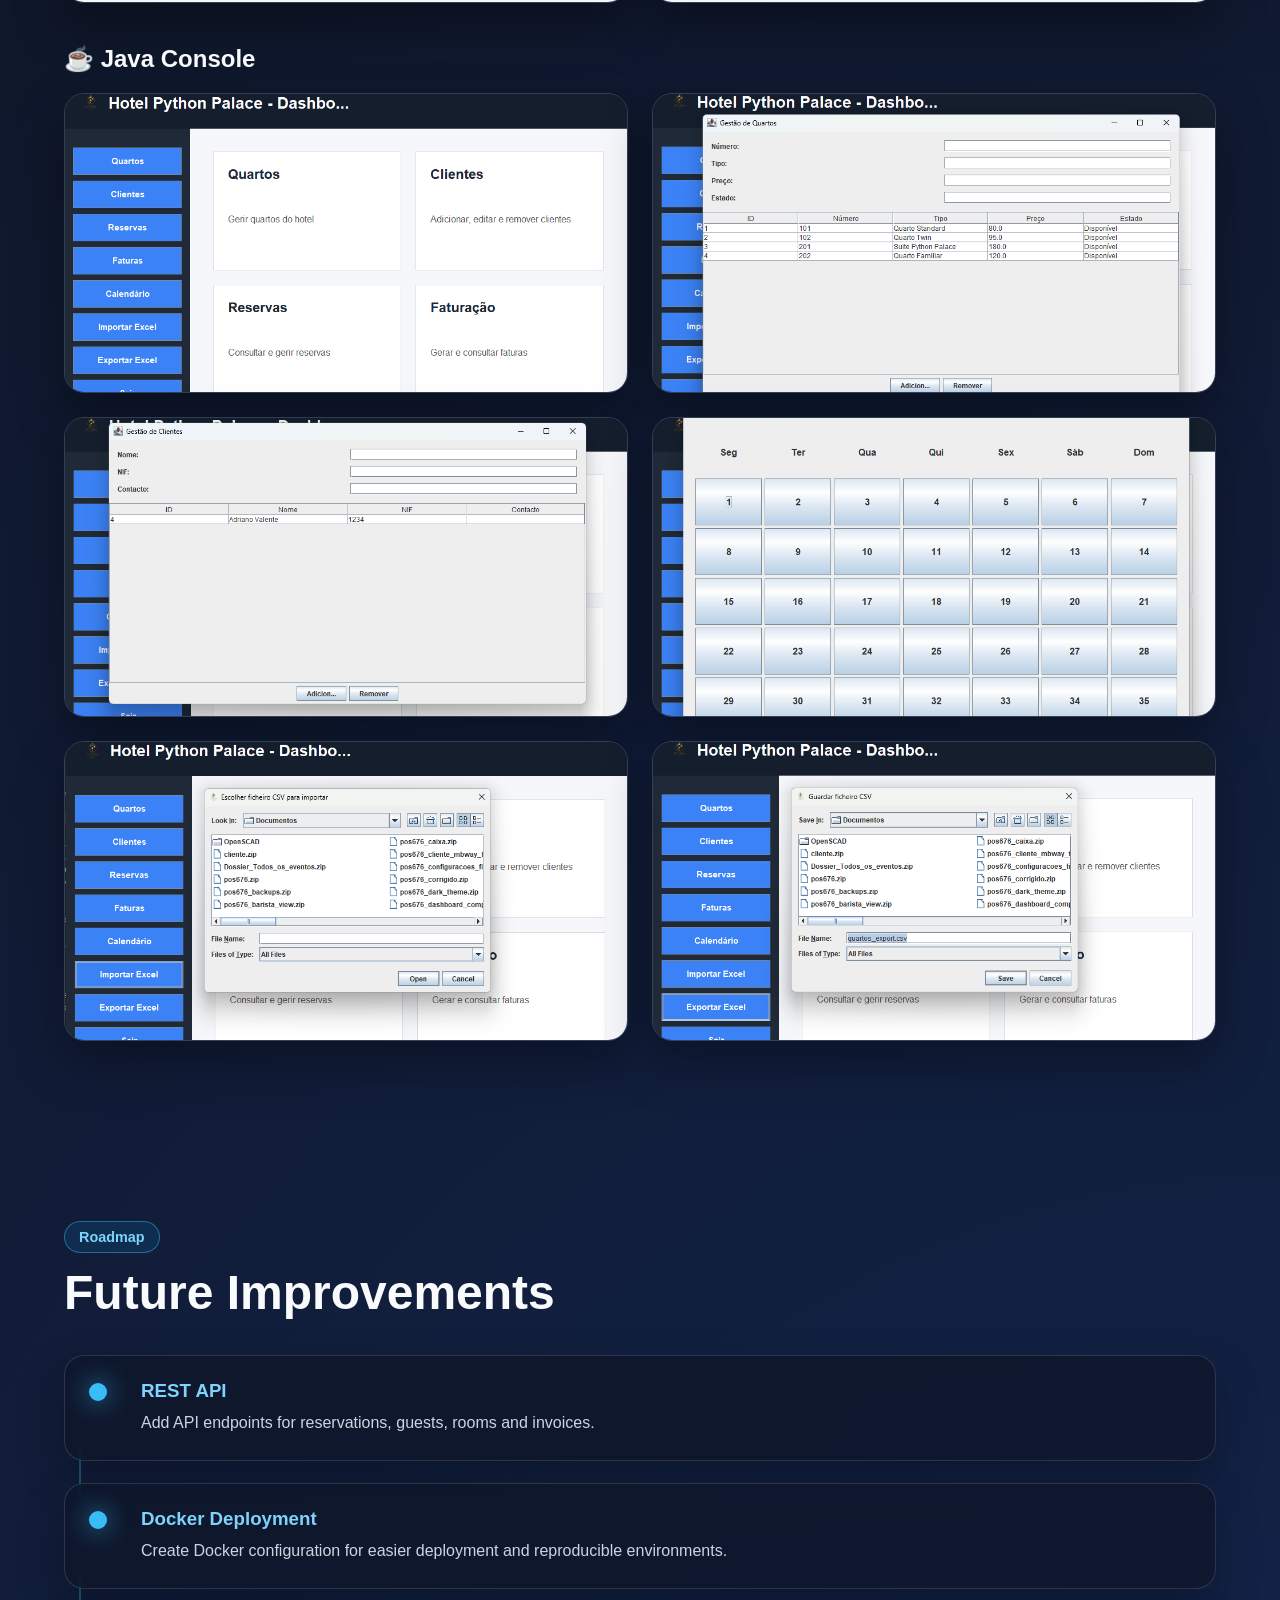
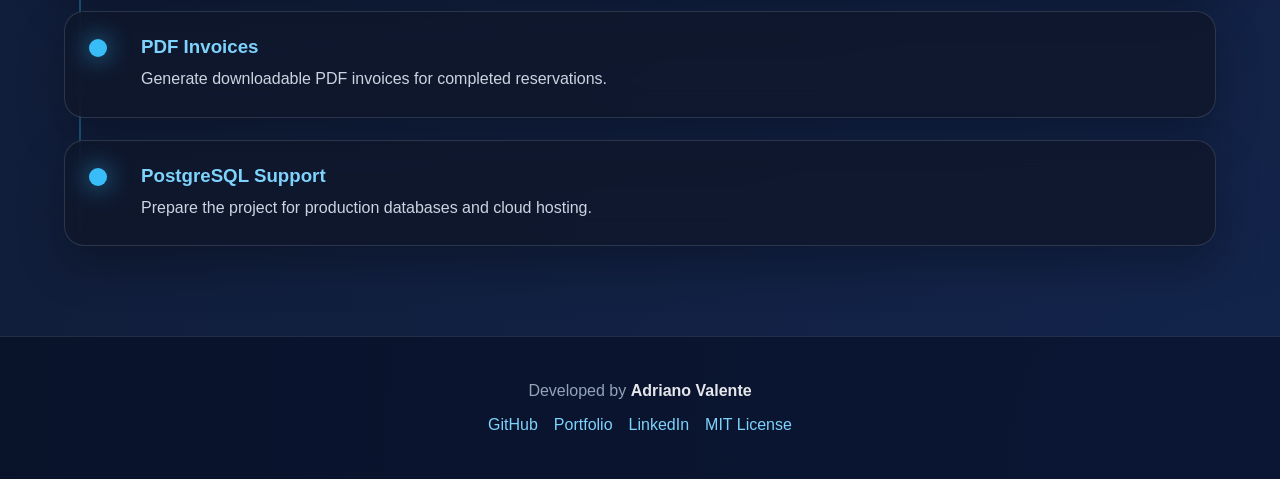
==== commit 05bbd4f3: "Update index.html" ====
--- a/index.html
+++ b/index.html
@@ -104,7 +104,7 @@
                 </div>
 
                 <div class="preview-card">
-                    <img src="screenshots/frontend/02_admin_dashboard.png" alt="Hotel Python Palace dashboard preview">
+                    <img src="screenshots/front-end/02_admin_dashboard.png" alt="Hotel Python Palace dashboard preview">
                 </div>
             </div>
         </section>
@@ -222,24 +222,24 @@
 
             <h3 class="gallery-title">🌐 Front-end</h3>
             <div class="gallery" data-gallery="frontend">
-                <img src="screenshots/frontend/01_welcome_page.png" alt="Welcome page" class="gallery-img">
-                <img src="screenshots/frontend/02_admin_dashboard.png" alt="Admin dashboard" class="gallery-img">
-                <img src="screenshots/frontend/03_admin_dashboard2.png" alt="Dashboard overview" class="gallery-img">
-                <img src="screenshots/frontend/04_admin_dashboard3.png" alt="Administration interface" class="gallery-img">
-                <img src="screenshots/frontend/05_admin_dashboard4.png" alt="Additional dashboard features" class="gallery-img">
-                <img src="screenshots/frontend/06_user_login.png" alt="User login" class="gallery-img">
-                <img src="screenshots/frontend/07_user_quartos_view.png" alt="Room catalogue" class="gallery-img">
-                <img src="screenshots/frontend/08_user_criar_reserva.png" alt="Create reservation" class="gallery-img">
+                <img src="screenshots/front-end/01_welcome_page.png" alt="Welcome page" class="gallery-img">
+                <img src="screenshots/front-end/02_admin_dashboard.png" alt="Admin dashboard" class="gallery-img">
+                <img src="screenshots/front-end/03_admin_dashboard2.png" alt="Dashboard overview" class="gallery-img">
+                <img src="screenshots/front-end/04_admin_dashboard3.png" alt="Administration interface" class="gallery-img">
+                <img src="screenshots/front-end/05_admin_dashboard4.png" alt="Additional dashboard features" class="gallery-img">
+                <img src="screenshots/front-end/06_user_login.png" alt="User login" class="gallery-img">
+                <img src="screenshots/front-end/07_user_quartos_view.png" alt="Room catalogue" class="gallery-img">
+                <img src="screenshots/front-end/08_user_criar_reserva.png" alt="Create reservation" class="gallery-img">
             </div>
 
             <h3 class="gallery-title">☕ Java Console</h3>
             <div class="gallery" data-gallery="java-console">
-                <img src="screenshots/java-console/01_java_console.png" alt="Java console main menu" class="gallery-img">
-                <img src="screenshots/java-console/02_console_quartos.png" alt="Console room management" class="gallery-img">
-                <img src="screenshots/java-console/03_console_clientes.png" alt="Console guest management" class="gallery-img">
-                <img src="screenshots/java-console/04_console_calendario.png" alt="Console reservation calendar" class="gallery-img">
-                <img src="screenshots/java-console/05_console_import.png" alt="Console import" class="gallery-img">
-                <img src="screenshots/java-console/06_console_export.png" alt="Console export" class="gallery-img">
+                <img src="screenshots/java_console/01_java_console.png" alt="Java console main menu" class="gallery-img">
+                <img src="screenshots/java_console/02_console_quartos.png" alt="Console room management" class="gallery-img">
+                <img src="screenshots/java_console/03_console_clientes.png" alt="Console guest management" class="gallery-img">
+                <img src="screenshots/java_console/04_console_calendario.png" alt="Console reservation calendar" class="gallery-img">
+                <img src="screenshots/java_console/05_console_import.png" alt="Console import" class="gallery-img">
+                <img src="screenshots/java_console/06_console_export.png" alt="Console export" class="gallery-img">
             </div>
         </section>
 
